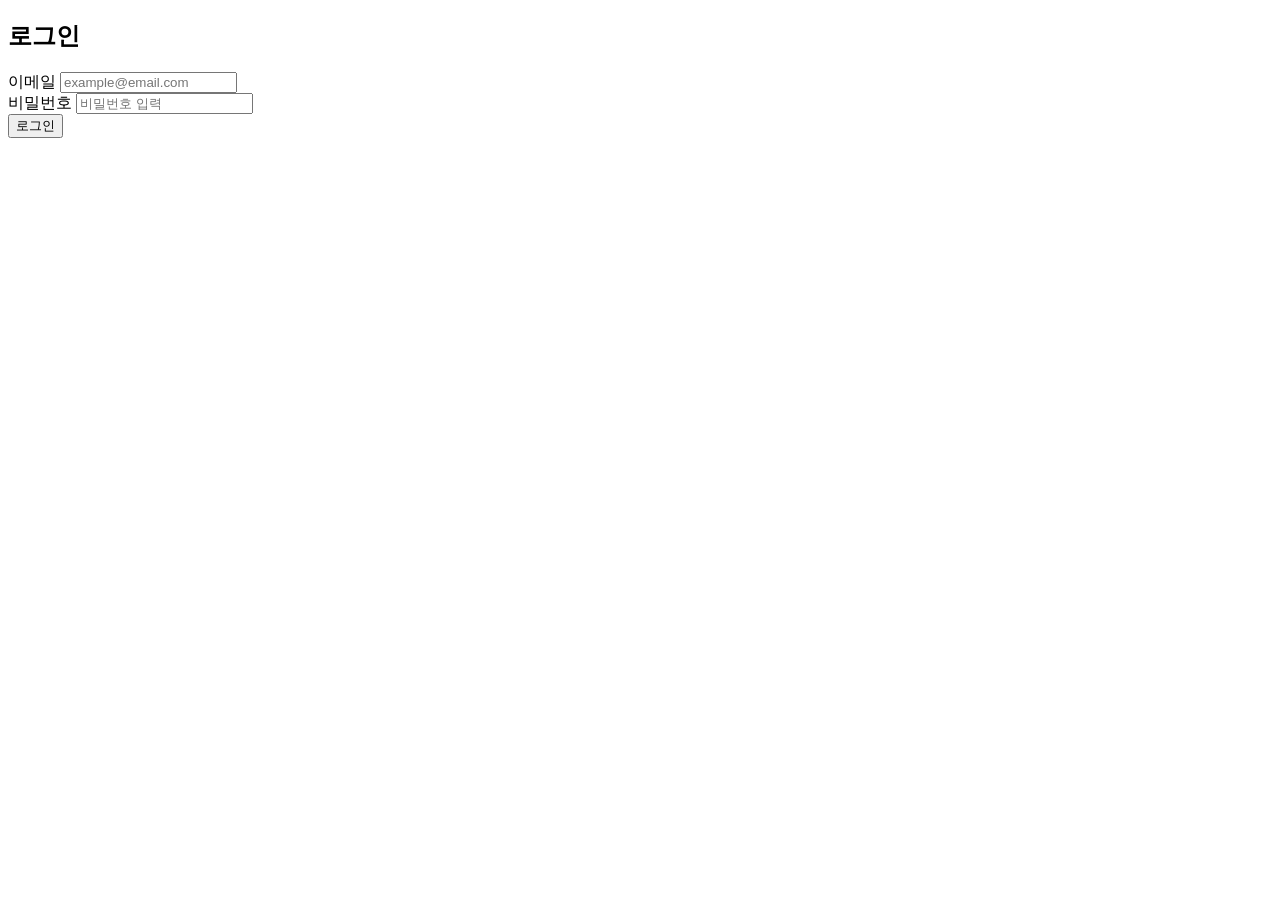
==== src/index.html @ 2e8d6ee6 "feat: 회원가입, 상세, 주문, 리뷰 기능 전체 구현" ====
<!doctype html>
<html lang="ko">
  <head>
    <meta charset="UTF-8" />
    <title>로그인</title>
    <link rel="stylesheet" href="css/style.css" />
  </head>
  <body>
    <div class="login-container">
      <h2>로그인</h2>
      <form id="loginForm">
        <div>
          <label for="email">이메일</label>
          <input
            type="email"
            id="email"
            required
            placeholder="example@email.com"
          />
        </div>
        <div>
          <label for="password">비밀번호</label>
          <input
            type="password"
            id="password"
            required
            placeholder="비밀번호 입력"
          />
        </div>
        <button type="submit">로그인</button>
      </form>
    </div>

    <script src="js/common.js"></script>
  </body>
</html>
---- src/css/style.css ----
.product-grid {
  display: grid;
  grid-template-columns: repeat(auto-fill, minmax(200px, 1fr));
  gap: 20px;
  padding: 20px 0;
}

.product-card {
  border: 1px solid #ddd;
  border-radius: 8px;
  padding: 15px;
  text-align: center;
  box-shadow: 0 2px 5px rgba(0, 0, 0, 0.1);
}

.product-card img {
  width: 100%;
  height: 150px;
  object-fit: cover;
  border-radius: 4px;
}

.product-card .price {
  font-weight: bold;
  color: #e44d26;
  margin: 10px 0;
}
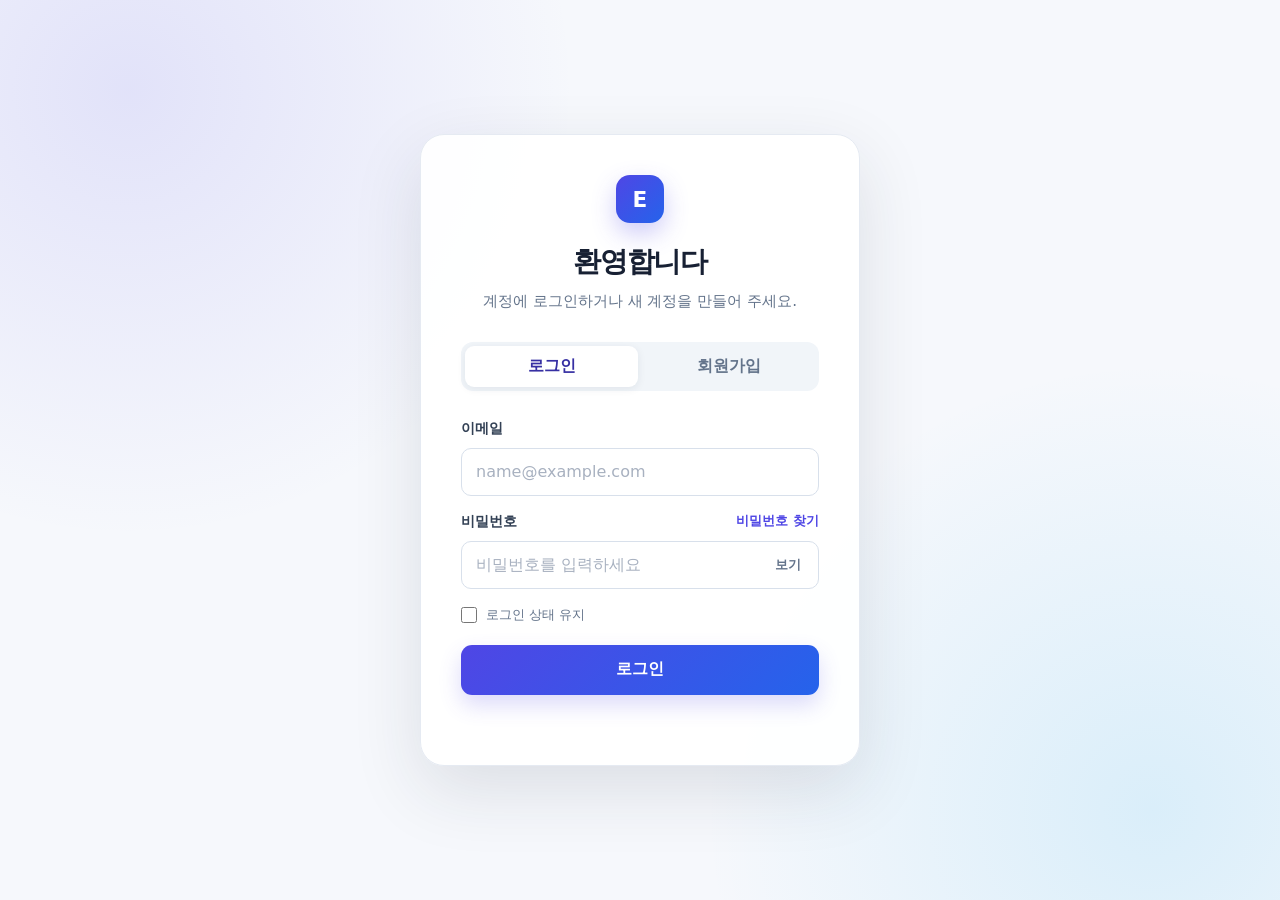
==== commit 8dd797d6: "Add login and signup page" ====
--- a/src/index.html
+++ b/src/index.html
@@ -2,35 +2,54 @@
 <html lang="ko">
   <head>
     <meta charset="UTF-8" />
-    <title>로그인</title>
-    <link rel="stylesheet" href="css/style.css" />
+    <meta name="viewport" content="width=device-width, initial-scale=1.0" />
+    <title>로그인 | endpointproject</title>
+    <link rel="stylesheet" href="./css/style.css" />
   </head>
   <body>
-    <div class="login-container">
-      <h2>로그인</h2>
-      <form id="loginForm">
-        <div>
-          <label for="email">이메일</label>
-          <input
-            type="email"
-            id="email"
-            required
-            placeholder="example@email.com"
-          />
+    <main class="auth-page">
+      <section class="auth-card" aria-labelledby="page-title">
+        <div class="brand" aria-hidden="true">E</div>
+        <div class="heading">
+          <h1 id="page-title">환영합니다</h1>
+          <p>계정에 로그인하거나 새 계정을 만들어 주세요.</p>
         </div>
-        <div>
-          <label for="password">비밀번호</label>
-          <input
-            type="password"
-            id="password"
-            required
-            placeholder="비밀번호 입력"
-          />
+        <div class="tabs" role="tablist" aria-label="계정 메뉴">
+          <button class="tab is-active" id="login-tab" type="button" role="tab" aria-selected="true" aria-controls="login-panel">로그인</button>
+          <button class="tab" id="signup-tab" type="button" role="tab" aria-selected="false" aria-controls="signup-panel">회원가입</button>
         </div>
-        <button type="submit">로그인</button>
-      </form>
-    </div>
-
-    <script src="js/common.js"></script>
+        <form class="auth-form" id="login-panel" role="tabpanel" aria-labelledby="login-tab">
+          <label for="login-email">이메일</label>
+          <input id="login-email" name="email" type="email" placeholder="name@example.com" autocomplete="email" required />
+          <div class="label-row">
+            <label for="login-password">비밀번호</label>
+            <a href="#">비밀번호 찾기</a>
+          </div>
+          <div class="password-field">
+            <input id="login-password" name="password" type="password" placeholder="비밀번호를 입력하세요" autocomplete="current-password" minlength="8" required />
+            <button class="password-toggle" type="button" aria-label="비밀번호 표시">보기</button>
+          </div>
+          <label class="check-row"><input name="remember" type="checkbox" /><span>로그인 상태 유지</span></label>
+          <button class="submit-button" type="submit">로그인</button>
+          <p class="form-message" aria-live="polite"></p>
+        </form>
+        <form class="auth-form" id="signup-panel" role="tabpanel" aria-labelledby="signup-tab" hidden>
+          <label for="signup-name">이름</label>
+          <input id="signup-name" name="name" type="text" placeholder="이름을 입력하세요" autocomplete="name" required />
+          <label for="signup-email">이메일</label>
+          <input id="signup-email" name="email" type="email" placeholder="name@example.com" autocomplete="email" required />
+          <label for="signup-password">비밀번호</label>
+          <div class="password-field">
+            <input id="signup-password" name="password" type="password" placeholder="8자 이상 입력하세요" autocomplete="new-password" minlength="8" required />
+            <button class="password-toggle" type="button" aria-label="비밀번호 표시">보기</button>
+          </div>
+          <label class="check-row"><input name="terms" type="checkbox" required /><span><a href="#">이용약관</a> 및 <a href="#">개인정보 처리방침</a>에 동의합니다.</span></label>
+          <button class="submit-button" type="submit">계정 만들기</button>
+          <p class="form-message" aria-live="polite"></p>
+        </form>
+      </section>
+    </main>
+    <script src="./js/commom.js"></script>
   </body>
 </html>
+
--- a/src/css/style.css
+++ b/src/css/style.css
@@ -1,27 +1,35 @@
-.product-grid {
-  display: grid;
-  grid-template-columns: repeat(auto-fill, minmax(200px, 1fr));
-  gap: 20px;
-  padding: 20px 0;
-}
+:root { color-scheme: light; font-family: Inter, Pretendard, "Noto Sans KR", system-ui, sans-serif; color: #172033; background: #f3f6fb; }
+* { box-sizing: border-box; }
+body { min-width: 320px; min-height: 100vh; margin: 0; }
+button, input { font: inherit; }
+button, a { -webkit-tap-highlight-color: transparent; }
+.auth-page { display: grid; min-height: 100vh; place-items: center; padding: 40px 20px; background: radial-gradient(circle at 10% 10%, rgba(79,70,229,.12), transparent 28rem), radial-gradient(circle at 90% 90%, rgba(14,165,233,.12), transparent 28rem), #f6f8fc; }
+.auth-card { width: min(100%, 440px); padding: 40px; border: 1px solid #e5eaf2; border-radius: 24px; background: rgba(255,255,255,.96); box-shadow: 0 24px 70px rgba(30,41,59,.12); }
+.brand { display: grid; width: 48px; height: 48px; margin: 0 auto 20px; place-items: center; border-radius: 14px; color: #fff; background: linear-gradient(135deg, #4f46e5, #2563eb); font-size: 1.35rem; font-weight: 800; box-shadow: 0 10px 24px rgba(79,70,229,.28); }
+.heading { margin-bottom: 28px; text-align: center; }
+.heading h1 { margin: 0 0 8px; font-size: 1.75rem; letter-spacing: -.04em; }
+.heading p { margin: 0; color: #64748b; font-size: .95rem; line-height: 1.6; }
+.tabs { display: grid; grid-template-columns: repeat(2, 1fr); gap: 4px; margin-bottom: 28px; padding: 4px; border-radius: 12px; background: #f1f5f9; }
+.tab { padding: 10px; border: 0; border-radius: 9px; color: #64748b; background: transparent; cursor: pointer; font-weight: 700; }
+.tab.is-active { color: #3730a3; background: #fff; box-shadow: 0 2px 8px rgba(30,41,59,.08); }
+.auth-form { display: grid; gap: 10px; }
+.auth-form[hidden] { display: none; }
+.auth-form label, .label-row { color: #334155; font-size: .9rem; font-weight: 700; }
+.label-row { display: flex; align-items: center; justify-content: space-between; margin-top: 6px; }
+a { color: #4f46e5; text-decoration: none; }
+a:hover { text-decoration: underline; }
+.label-row a { font-size: .82rem; font-weight: 600; }
+.auth-form > input, .password-field input { width: 100%; height: 48px; padding: 0 14px; border: 1px solid #d8e0eb; border-radius: 10px; outline: none; color: #172033; background: #fff; transition: border-color .2s, box-shadow .2s; }
+.auth-form input:focus { border-color: #6366f1; box-shadow: 0 0 0 4px rgba(99,102,241,.12); }
+.auth-form input::placeholder { color: #a8b1c0; }
+.password-field { position: relative; }
+.password-field input { padding-right: 60px; }
+.password-toggle { position: absolute; top: 50%; right: 10px; padding: 6px 8px; border: 0; color: #64748b; background: transparent; cursor: pointer; transform: translateY(-50%); font-size: .8rem; font-weight: 700; }
+.check-row { display: flex; align-items: flex-start; gap: 9px; margin: 6px 0 10px; line-height: 1.5; }
+.check-row input { width: 16px; height: 16px; margin: 2px 0 0; accent-color: #4f46e5; }
+.check-row span { color: #64748b; font-size: .83rem; font-weight: 500; }
+.submit-button { height: 50px; border: 0; border-radius: 11px; color: #fff; background: linear-gradient(135deg, #4f46e5, #2563eb); cursor: pointer; font-weight: 800; box-shadow: 0 10px 22px rgba(79,70,229,.2); transition: transform .2s, box-shadow .2s; }
+.submit-button:hover { box-shadow: 0 13px 26px rgba(79,70,229,.28); transform: translateY(-1px); }
+.form-message { min-height: 20px; margin: 0; color: #16803c; text-align: center; font-size: .85rem; }
+@media (max-width: 520px) { .auth-page { padding: 20px 14px; } .auth-card { padding: 30px 22px; border-radius: 18px; } }
 
-.product-card {
-  border: 1px solid #ddd;
-  border-radius: 8px;
-  padding: 15px;
-  text-align: center;
-  box-shadow: 0 2px 5px rgba(0, 0, 0, 0.1);
-}
-
-.product-card img {
-  width: 100%;
-  height: 150px;
-  object-fit: cover;
-  border-radius: 4px;
-}
-
-.product-card .price {
-  font-weight: bold;
-  color: #e44d26;
-  margin: 10px 0;
-}
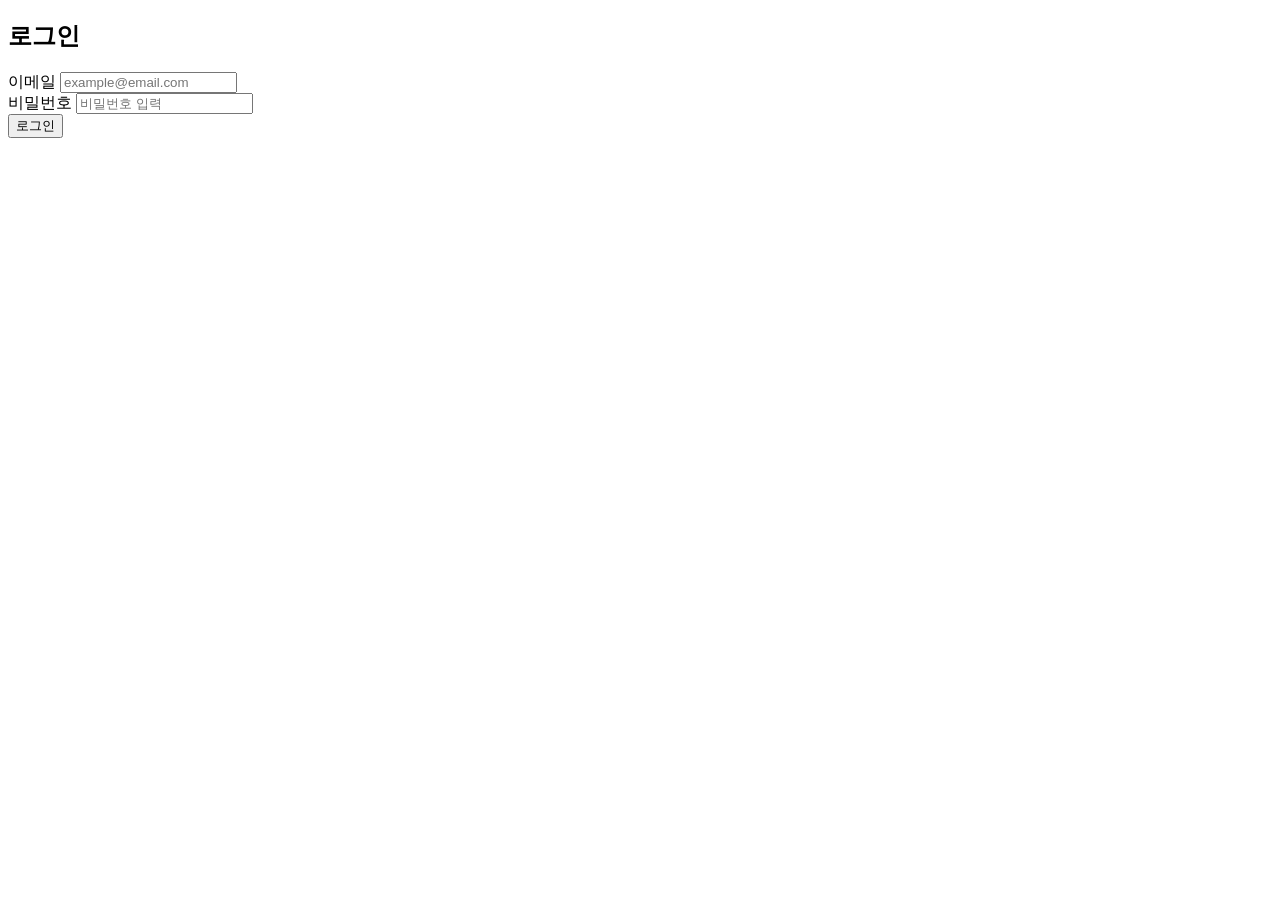
==== commit fba521cf: "design: UI 디자인 개선 및 레이아웃 수정" ====
--- a/src/index.html
+++ b/src/index.html
@@ -2,54 +2,35 @@
 <html lang="ko">
   <head>
     <meta charset="UTF-8" />
-    <meta name="viewport" content="width=device-width, initial-scale=1.0" />
-    <title>로그인 | endpointproject</title>
-    <link rel="stylesheet" href="./css/style.css" />
+    <title>로그인</title>
+    <link rel="stylesheet" href="css/style.css" />
   </head>
   <body>
-    <main class="auth-page">
-      <section class="auth-card" aria-labelledby="page-title">
-        <div class="brand" aria-hidden="true">E</div>
-        <div class="heading">
-          <h1 id="page-title">환영합니다</h1>
-          <p>계정에 로그인하거나 새 계정을 만들어 주세요.</p>
+    <div class="login-container">
+      <h2>로그인</h2>
+      <form id="loginForm">
+        <div>
+          <label for="email">이메일</label>
+          <input
+            type="email"
+            id="email"
+            required
+            placeholder="example@email.com"
+          />
         </div>
-        <div class="tabs" role="tablist" aria-label="계정 메뉴">
-          <button class="tab is-active" id="login-tab" type="button" role="tab" aria-selected="true" aria-controls="login-panel">로그인</button>
-          <button class="tab" id="signup-tab" type="button" role="tab" aria-selected="false" aria-controls="signup-panel">회원가입</button>
+        <div>
+          <label for="password">비밀번호</label>
+          <input
+            type="password"
+            id="password"
+            required
+            placeholder="비밀번호 입력"
+          />
         </div>
-        <form class="auth-form" id="login-panel" role="tabpanel" aria-labelledby="login-tab">
-          <label for="login-email">이메일</label>
-          <input id="login-email" name="email" type="email" placeholder="name@example.com" autocomplete="email" required />
-          <div class="label-row">
-            <label for="login-password">비밀번호</label>
-            <a href="#">비밀번호 찾기</a>
-          </div>
-          <div class="password-field">
-            <input id="login-password" name="password" type="password" placeholder="비밀번호를 입력하세요" autocomplete="current-password" minlength="8" required />
-            <button class="password-toggle" type="button" aria-label="비밀번호 표시">보기</button>
-          </div>
-          <label class="check-row"><input name="remember" type="checkbox" /><span>로그인 상태 유지</span></label>
-          <button class="submit-button" type="submit">로그인</button>
-          <p class="form-message" aria-live="polite"></p>
-        </form>
-        <form class="auth-form" id="signup-panel" role="tabpanel" aria-labelledby="signup-tab" hidden>
-          <label for="signup-name">이름</label>
-          <input id="signup-name" name="name" type="text" placeholder="이름을 입력하세요" autocomplete="name" required />
-          <label for="signup-email">이메일</label>
-          <input id="signup-email" name="email" type="email" placeholder="name@example.com" autocomplete="email" required />
-          <label for="signup-password">비밀번호</label>
-          <div class="password-field">
-            <input id="signup-password" name="password" type="password" placeholder="8자 이상 입력하세요" autocomplete="new-password" minlength="8" required />
-            <button class="password-toggle" type="button" aria-label="비밀번호 표시">보기</button>
-          </div>
-          <label class="check-row"><input name="terms" type="checkbox" required /><span><a href="#">이용약관</a> 및 <a href="#">개인정보 처리방침</a>에 동의합니다.</span></label>
-          <button class="submit-button" type="submit">계정 만들기</button>
-          <p class="form-message" aria-live="polite"></p>
-        </form>
-      </section>
-    </main>
-    <script src="./js/commom.js"></script>
+        <button type="submit">로그인</button>
+      </form>
+    </div>
+
+    <script src="js/common.js"></script>
   </body>
 </html>
-
--- a/src/css/style.css
+++ b/src/css/style.css
@@ -1,35 +1,27 @@
-:root { color-scheme: light; font-family: Inter, Pretendard, "Noto Sans KR", system-ui, sans-serif; color: #172033; background: #f3f6fb; }
-* { box-sizing: border-box; }
-body { min-width: 320px; min-height: 100vh; margin: 0; }
-button, input { font: inherit; }
-button, a { -webkit-tap-highlight-color: transparent; }
-.auth-page { display: grid; min-height: 100vh; place-items: center; padding: 40px 20px; background: radial-gradient(circle at 10% 10%, rgba(79,70,229,.12), transparent 28rem), radial-gradient(circle at 90% 90%, rgba(14,165,233,.12), transparent 28rem), #f6f8fc; }
-.auth-card { width: min(100%, 440px); padding: 40px; border: 1px solid #e5eaf2; border-radius: 24px; background: rgba(255,255,255,.96); box-shadow: 0 24px 70px rgba(30,41,59,.12); }
-.brand { display: grid; width: 48px; height: 48px; margin: 0 auto 20px; place-items: center; border-radius: 14px; color: #fff; background: linear-gradient(135deg, #4f46e5, #2563eb); font-size: 1.35rem; font-weight: 800; box-shadow: 0 10px 24px rgba(79,70,229,.28); }
-.heading { margin-bottom: 28px; text-align: center; }
-.heading h1 { margin: 0 0 8px; font-size: 1.75rem; letter-spacing: -.04em; }
-.heading p { margin: 0; color: #64748b; font-size: .95rem; line-height: 1.6; }
-.tabs { display: grid; grid-template-columns: repeat(2, 1fr); gap: 4px; margin-bottom: 28px; padding: 4px; border-radius: 12px; background: #f1f5f9; }
-.tab { padding: 10px; border: 0; border-radius: 9px; color: #64748b; background: transparent; cursor: pointer; font-weight: 700; }
-.tab.is-active { color: #3730a3; background: #fff; box-shadow: 0 2px 8px rgba(30,41,59,.08); }
-.auth-form { display: grid; gap: 10px; }
-.auth-form[hidden] { display: none; }
-.auth-form label, .label-row { color: #334155; font-size: .9rem; font-weight: 700; }
-.label-row { display: flex; align-items: center; justify-content: space-between; margin-top: 6px; }
-a { color: #4f46e5; text-decoration: none; }
-a:hover { text-decoration: underline; }
-.label-row a { font-size: .82rem; font-weight: 600; }
-.auth-form > input, .password-field input { width: 100%; height: 48px; padding: 0 14px; border: 1px solid #d8e0eb; border-radius: 10px; outline: none; color: #172033; background: #fff; transition: border-color .2s, box-shadow .2s; }
-.auth-form input:focus { border-color: #6366f1; box-shadow: 0 0 0 4px rgba(99,102,241,.12); }
-.auth-form input::placeholder { color: #a8b1c0; }
-.password-field { position: relative; }
-.password-field input { padding-right: 60px; }
-.password-toggle { position: absolute; top: 50%; right: 10px; padding: 6px 8px; border: 0; color: #64748b; background: transparent; cursor: pointer; transform: translateY(-50%); font-size: .8rem; font-weight: 700; }
-.check-row { display: flex; align-items: flex-start; gap: 9px; margin: 6px 0 10px; line-height: 1.5; }
-.check-row input { width: 16px; height: 16px; margin: 2px 0 0; accent-color: #4f46e5; }
-.check-row span { color: #64748b; font-size: .83rem; font-weight: 500; }
-.submit-button { height: 50px; border: 0; border-radius: 11px; color: #fff; background: linear-gradient(135deg, #4f46e5, #2563eb); cursor: pointer; font-weight: 800; box-shadow: 0 10px 22px rgba(79,70,229,.2); transition: transform .2s, box-shadow .2s; }
-.submit-button:hover { box-shadow: 0 13px 26px rgba(79,70,229,.28); transform: translateY(-1px); }
-.form-message { min-height: 20px; margin: 0; color: #16803c; text-align: center; font-size: .85rem; }
-@media (max-width: 520px) { .auth-page { padding: 20px 14px; } .auth-card { padding: 30px 22px; border-radius: 18px; } }
+.product-grid {
+  display: grid;
+  grid-template-columns: repeat(auto-fill, minmax(200px, 1fr));
+  gap: 20px;
+  padding: 20px 0;
+}
 
+.product-card {
+  border: 1px solid #ddd;
+  border-radius: 8px;
+  padding: 15px;
+  text-align: center;
+  box-shadow: 0 2px 5px rgba(0, 0, 0, 0.1);
+}
+
+.product-card img {
+  width: 100%;
+  height: 150px;
+  object-fit: cover;
+  border-radius: 4px;
+}
+
+.product-card .price {
+  font-weight: bold;
+  color: #e44d26;
+  margin: 10px 0;
+}
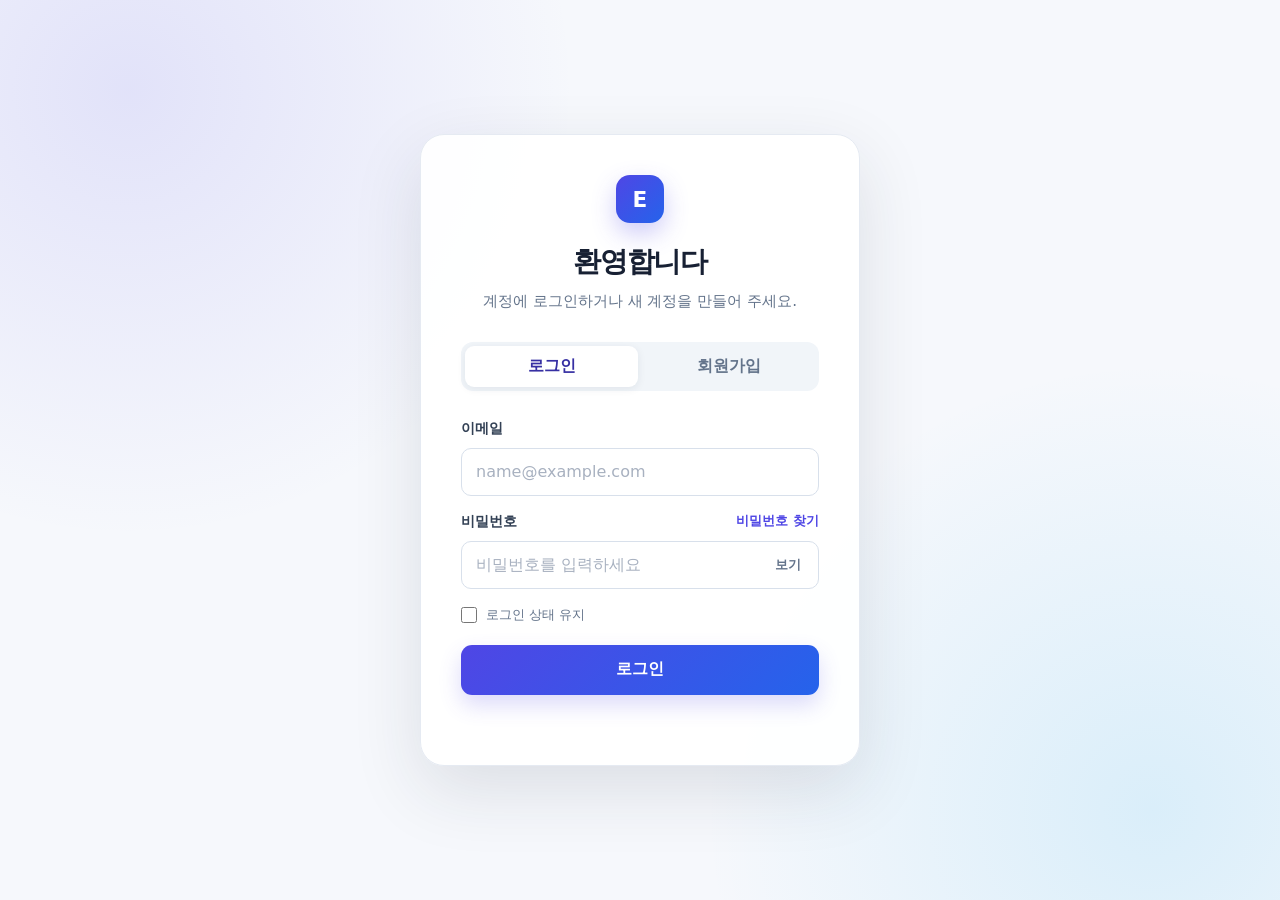
==== commit c6688d80: "Merge pull request #2 from iwankiwan09060906-lgtm/agent/login-signup-page Add login and signup page" ====
--- a/src/index.html
+++ b/src/index.html
@@ -2,35 +2,54 @@
 <html lang="ko">
   <head>
     <meta charset="UTF-8" />
-    <title>로그인</title>
-    <link rel="stylesheet" href="css/style.css" />
+    <meta name="viewport" content="width=device-width, initial-scale=1.0" />
+    <title>로그인 | endpointproject</title>
+    <link rel="stylesheet" href="./css/style.css" />
   </head>
   <body>
-    <div class="login-container">
-      <h2>로그인</h2>
-      <form id="loginForm">
-        <div>
-          <label for="email">이메일</label>
-          <input
-            type="email"
-            id="email"
-            required
-            placeholder="example@email.com"
-          />
+    <main class="auth-page">
+      <section class="auth-card" aria-labelledby="page-title">
+        <div class="brand" aria-hidden="true">E</div>
+        <div class="heading">
+          <h1 id="page-title">환영합니다</h1>
+          <p>계정에 로그인하거나 새 계정을 만들어 주세요.</p>
         </div>
-        <div>
-          <label for="password">비밀번호</label>
-          <input
-            type="password"
-            id="password"
-            required
-            placeholder="비밀번호 입력"
-          />
+        <div class="tabs" role="tablist" aria-label="계정 메뉴">
+          <button class="tab is-active" id="login-tab" type="button" role="tab" aria-selected="true" aria-controls="login-panel">로그인</button>
+          <button class="tab" id="signup-tab" type="button" role="tab" aria-selected="false" aria-controls="signup-panel">회원가입</button>
         </div>
-        <button type="submit">로그인</button>
-      </form>
-    </div>
-
-    <script src="js/common.js"></script>
+        <form class="auth-form" id="login-panel" role="tabpanel" aria-labelledby="login-tab">
+          <label for="login-email">이메일</label>
+          <input id="login-email" name="email" type="email" placeholder="name@example.com" autocomplete="email" required />
+          <div class="label-row">
+            <label for="login-password">비밀번호</label>
+            <a href="#">비밀번호 찾기</a>
+          </div>
+          <div class="password-field">
+            <input id="login-password" name="password" type="password" placeholder="비밀번호를 입력하세요" autocomplete="current-password" minlength="8" required />
+            <button class="password-toggle" type="button" aria-label="비밀번호 표시">보기</button>
+          </div>
+          <label class="check-row"><input name="remember" type="checkbox" /><span>로그인 상태 유지</span></label>
+          <button class="submit-button" type="submit">로그인</button>
+          <p class="form-message" aria-live="polite"></p>
+        </form>
+        <form class="auth-form" id="signup-panel" role="tabpanel" aria-labelledby="signup-tab" hidden>
+          <label for="signup-name">이름</label>
+          <input id="signup-name" name="name" type="text" placeholder="이름을 입력하세요" autocomplete="name" required />
+          <label for="signup-email">이메일</label>
+          <input id="signup-email" name="email" type="email" placeholder="name@example.com" autocomplete="email" required />
+          <label for="signup-password">비밀번호</label>
+          <div class="password-field">
+            <input id="signup-password" name="password" type="password" placeholder="8자 이상 입력하세요" autocomplete="new-password" minlength="8" required />
+            <button class="password-toggle" type="button" aria-label="비밀번호 표시">보기</button>
+          </div>
+          <label class="check-row"><input name="terms" type="checkbox" required /><span><a href="#">이용약관</a> 및 <a href="#">개인정보 처리방침</a>에 동의합니다.</span></label>
+          <button class="submit-button" type="submit">계정 만들기</button>
+          <p class="form-message" aria-live="polite"></p>
+        </form>
+      </section>
+    </main>
+    <script src="./js/commom.js"></script>
   </body>
 </html>
+
--- a/src/css/style.css
+++ b/src/css/style.css
@@ -1,27 +1,35 @@
-.product-grid {
-  display: grid;
-  grid-template-columns: repeat(auto-fill, minmax(200px, 1fr));
-  gap: 20px;
-  padding: 20px 0;
-}
+:root { color-scheme: light; font-family: Inter, Pretendard, "Noto Sans KR", system-ui, sans-serif; color: #172033; background: #f3f6fb; }
+* { box-sizing: border-box; }
+body { min-width: 320px; min-height: 100vh; margin: 0; }
+button, input { font: inherit; }
+button, a { -webkit-tap-highlight-color: transparent; }
+.auth-page { display: grid; min-height: 100vh; place-items: center; padding: 40px 20px; background: radial-gradient(circle at 10% 10%, rgba(79,70,229,.12), transparent 28rem), radial-gradient(circle at 90% 90%, rgba(14,165,233,.12), transparent 28rem), #f6f8fc; }
+.auth-card { width: min(100%, 440px); padding: 40px; border: 1px solid #e5eaf2; border-radius: 24px; background: rgba(255,255,255,.96); box-shadow: 0 24px 70px rgba(30,41,59,.12); }
+.brand { display: grid; width: 48px; height: 48px; margin: 0 auto 20px; place-items: center; border-radius: 14px; color: #fff; background: linear-gradient(135deg, #4f46e5, #2563eb); font-size: 1.35rem; font-weight: 800; box-shadow: 0 10px 24px rgba(79,70,229,.28); }
+.heading { margin-bottom: 28px; text-align: center; }
+.heading h1 { margin: 0 0 8px; font-size: 1.75rem; letter-spacing: -.04em; }
+.heading p { margin: 0; color: #64748b; font-size: .95rem; line-height: 1.6; }
+.tabs { display: grid; grid-template-columns: repeat(2, 1fr); gap: 4px; margin-bottom: 28px; padding: 4px; border-radius: 12px; background: #f1f5f9; }
+.tab { padding: 10px; border: 0; border-radius: 9px; color: #64748b; background: transparent; cursor: pointer; font-weight: 700; }
+.tab.is-active { color: #3730a3; background: #fff; box-shadow: 0 2px 8px rgba(30,41,59,.08); }
+.auth-form { display: grid; gap: 10px; }
+.auth-form[hidden] { display: none; }
+.auth-form label, .label-row { color: #334155; font-size: .9rem; font-weight: 700; }
+.label-row { display: flex; align-items: center; justify-content: space-between; margin-top: 6px; }
+a { color: #4f46e5; text-decoration: none; }
+a:hover { text-decoration: underline; }
+.label-row a { font-size: .82rem; font-weight: 600; }
+.auth-form > input, .password-field input { width: 100%; height: 48px; padding: 0 14px; border: 1px solid #d8e0eb; border-radius: 10px; outline: none; color: #172033; background: #fff; transition: border-color .2s, box-shadow .2s; }
+.auth-form input:focus { border-color: #6366f1; box-shadow: 0 0 0 4px rgba(99,102,241,.12); }
+.auth-form input::placeholder { color: #a8b1c0; }
+.password-field { position: relative; }
+.password-field input { padding-right: 60px; }
+.password-toggle { position: absolute; top: 50%; right: 10px; padding: 6px 8px; border: 0; color: #64748b; background: transparent; cursor: pointer; transform: translateY(-50%); font-size: .8rem; font-weight: 700; }
+.check-row { display: flex; align-items: flex-start; gap: 9px; margin: 6px 0 10px; line-height: 1.5; }
+.check-row input { width: 16px; height: 16px; margin: 2px 0 0; accent-color: #4f46e5; }
+.check-row span { color: #64748b; font-size: .83rem; font-weight: 500; }
+.submit-button { height: 50px; border: 0; border-radius: 11px; color: #fff; background: linear-gradient(135deg, #4f46e5, #2563eb); cursor: pointer; font-weight: 800; box-shadow: 0 10px 22px rgba(79,70,229,.2); transition: transform .2s, box-shadow .2s; }
+.submit-button:hover { box-shadow: 0 13px 26px rgba(79,70,229,.28); transform: translateY(-1px); }
+.form-message { min-height: 20px; margin: 0; color: #16803c; text-align: center; font-size: .85rem; }
+@media (max-width: 520px) { .auth-page { padding: 20px 14px; } .auth-card { padding: 30px 22px; border-radius: 18px; } }
 
-.product-card {
-  border: 1px solid #ddd;
-  border-radius: 8px;
-  padding: 15px;
-  text-align: center;
-  box-shadow: 0 2px 5px rgba(0, 0, 0, 0.1);
-}
-
-.product-card img {
-  width: 100%;
-  height: 150px;
-  object-fit: cover;
-  border-radius: 4px;
-}
-
-.product-card .price {
-  font-weight: bold;
-  color: #e44d26;
-  margin: 10px 0;
-}
